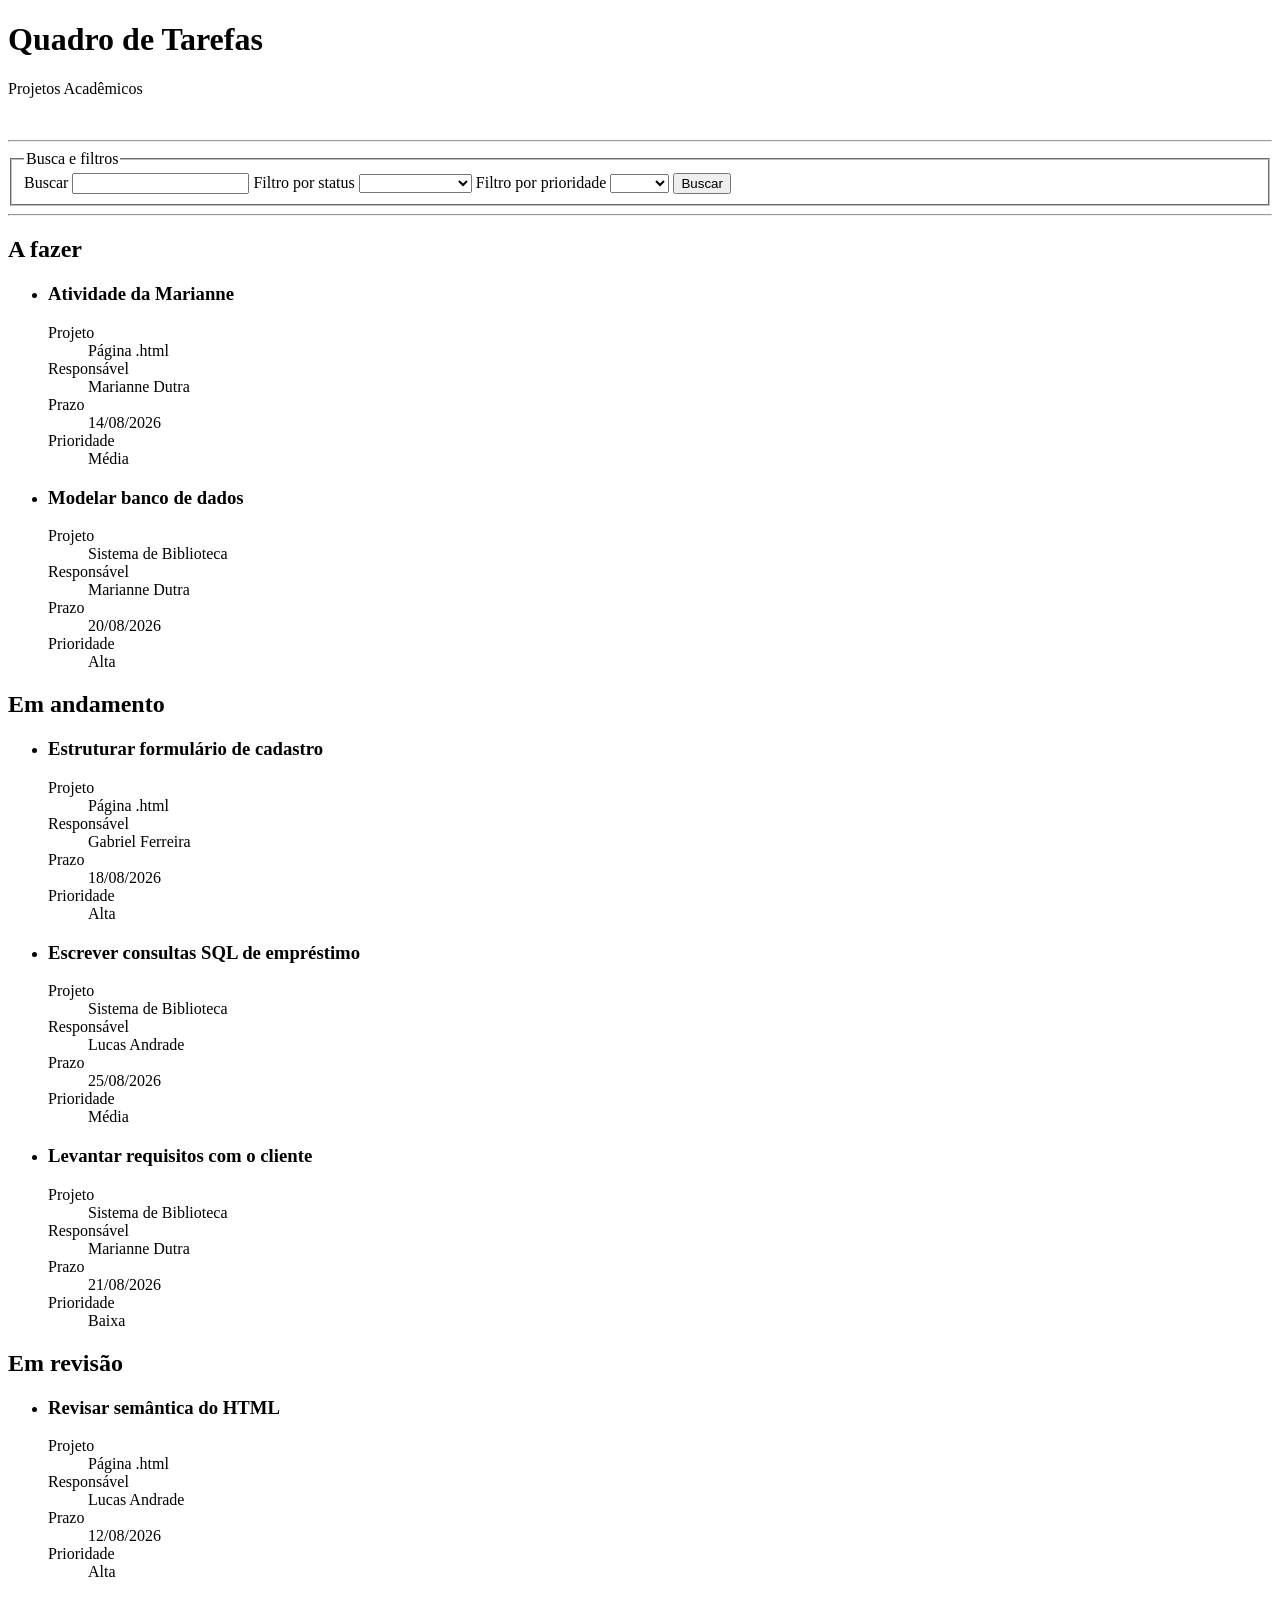
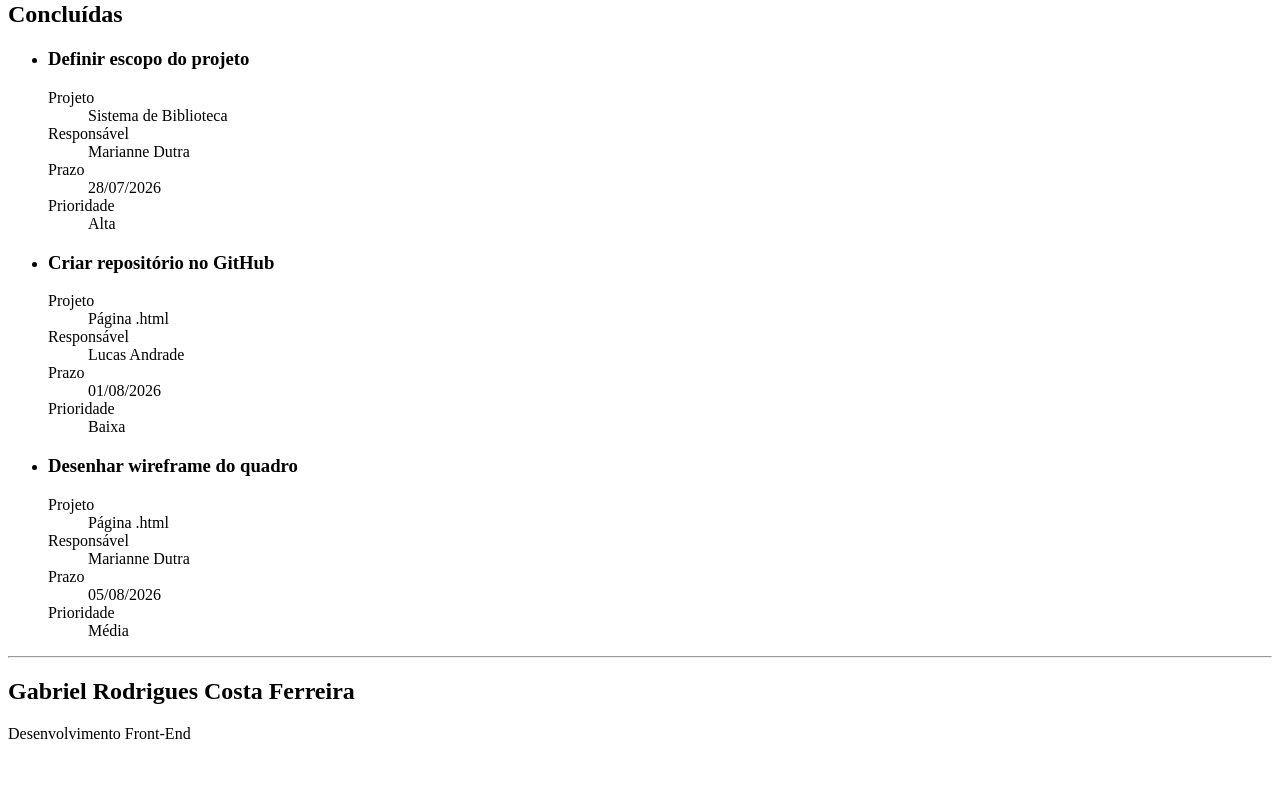
==== tarefa-05-08/index.html @ 42701b23 "footer" ====
<!DOCTYPE html>
<html lang="pt-BR">
<head>
    <meta charset="UTF-8">
    <meta name="viewport" content="width=device-width, initial-scale=1.0">
    <title>TO-DO list</title>
</head>
<body>
    <header>
        <h1>Quadro de Tarefas</h1>
        <p>Projetos Acadêmicos</p>
        <br>
        <hr>
        <search>
            <form action="">
                <fieldset>
                    <legend>Busca e filtros</legend>

                    <label for="busca">Buscar</label>
                    <input type="text" name="busca" id="busca">

                    <label for="stts">Filtro por status</label>
                    <select name="" id="stts">
                        <option value=""></option>
                        <option value="fazer">A fazer</option>
                        <option value="andamento">Em andamento</option>
                        <option value="revisao">Em revisão</option>
                        <option value="concluida">Concluída</option>
                    </select>

                    <label for="prop">Filtro por prioridade</label>
                    <select name="" id="prop">
                        <option value=""></option>
                        <option value="baixa">Baixa</option>
                        <option value="media">Média</option>
                        <option value="alta">Alta</option>
                    </select>

                    <button type="submit">Buscar</button>
                </fieldset>
            </form>
        </search>
        <hr>
    </header>

    <main>

        <section class="afazer" aria-labelledby="col-fazer">
            <h2 id="col-fazer">A fazer</h2>
            <ul>
                <li><article>
                    <h3>Atividade da Marianne</h3>
                    <dl>
                        <dt>Projeto</dt>
                        <dd>Página .html</dd>

                        <dt>Responsável</dt>
                        <dd>Marianne Dutra</dd>

                        <dt>Prazo</dt>
                        <dd>14/08/2026</dd>

                        <dt>Prioridade</dt>
                        <dd>Média</dd>
                    </dl>

                </article></li>

                <li><article>
                    <h3>Modelar banco de dados</h3>
                    <dl>
                        <dt>Projeto</dt>
                        <dd>Sistema de Biblioteca</dd>

                        <dt>Responsável</dt>
                        <dd>Marianne Dutra</dd>

                        <dt>Prazo</dt>
                        <dd><time datetime="2026-08-20">20/08/2026</time></dd>

                        <dt>Prioridade</dt>
                        <dd>Alta</dd>
                    </dl>
                </article></li>
            </ul>
        </section>

        <section class="emandamento" aria-labelledby="col-andamento">
            <h2 id="col-andamento">Em andamento</h2>
            <ul>
                <li>
                    <article>
                        <h3>Estruturar formulário de cadastro</h3>
                        <dl>
                            <dt>Projeto</dt>
                            <dd>Página .html</dd>

                            <dt>Responsável</dt>
                            <dd>Gabriel Ferreira</dd>

                            <dt>Prazo</dt>
                            <dd><time datetime="2026-08-18">18/08/2026</time></dd>

                            <dt>Prioridade</dt>
                            <dd>Alta</dd>
                        </dl>
                    </article>
                </li>

                <li>
                    <article>
                        <h3>Escrever consultas SQL de empréstimo</h3>
                        <dl>
                            <dt>Projeto</dt>
                            <dd>Sistema de Biblioteca</dd>

                            <dt>Responsável</dt>
                            <dd>Lucas Andrade</dd>

                            <dt>Prazo</dt>
                            <dd><time datetime="2026-08-25">25/08/2026</time></dd>

                            <dt>Prioridade</dt>
                            <dd>Média</dd>
                        </dl>
                    </article>
                </li>

                <li>
                    <article>
                        <h3>Levantar requisitos com o cliente</h3>
                        <dl>
                            <dt>Projeto</dt>
                            <dd>Sistema de Biblioteca</dd>

                            <dt>Responsável</dt>
                            <dd>Marianne Dutra</dd>

                            <dt>Prazo</dt>
                            <dd><time datetime="2026-08-21">21/08/2026</time></dd>

                            <dt>Prioridade</dt>
                            <dd>Baixa</dd>
                        </dl>
                    </article>
                </li>
            </ul>

        </section>

        <section class="emrevisao" aria-labelledby="col-revisao">
            <h2 id="col-revisao">Em revisão</h2>
            <ul>
                <li>
                    <article>
                        <h3>Revisar semântica do HTML</h3>
                        <dl>
                            <dt>Projeto</dt>
                            <dd>Página .html</dd>

                            <dt>Responsável</dt>
                            <dd>Lucas Andrade</dd>

                            <dt>Prazo</dt>
                            <dd><time datetime="2026-08-12">12/08/2026</time></dd>

                            <dt>Prioridade</dt>
                            <dd>Alta</dd>
                        </dl>
                    </article>
                </li>
            </ul>
        </section>

        <section class="concluidas" aria-labelledby="col-concluida">
            <h2 id="col-concluida">Concluídas</h2>
            <ul>
                <li>
                    <article>
                        <h3>Definir escopo do projeto</h3>
                        <dl>
                            <dt>Projeto</dt>
                            <dd>Sistema de Biblioteca</dd>

                            <dt>Responsável</dt>
                            <dd>Marianne Dutra</dd>

                            <dt>Prazo</dt>
                            <dd><time datetime="2026-07-28">28/07/2026</time></dd>

                            <dt>Prioridade</dt>
                            <dd>Alta</dd>
                        </dl>
                    </article>
                </li>

                <li>
                    <article>
                        <h3>Criar repositório no GitHub</h3>
                        <dl>
                            <dt>Projeto</dt>
                            <dd>Página .html</dd>

                            <dt>Responsável</dt>
                            <dd>Lucas Andrade</dd>

                            <dt>Prazo</dt>
                            <dd><time datetime="2026-08-01">01/08/2026</time></dd>

                            <dt>Prioridade</dt>
                            <dd>Baixa</dd>
                        </dl>
                    </article>
                </li>

                <li>
                    <article>
                        <h3>Desenhar wireframe do quadro</h3>
                        <dl>
                            <dt>Projeto</dt>
                            <dd>Página .html</dd>

                            <dt>Responsável</dt>
                            <dd>Marianne Dutra</dd>

                            <dt>Prazo</dt>
                            <dd><time datetime="2026-08-05">05/08/2026</time></dd>

                            <dt>Prioridade</dt>
                            <dd>Média</dd>
                        </dl>
                    </article>
                </li>
            </ul>
        </section>

    </main>
    <hr>
    <footer>
        <h2>Gabriel Rodrigues Costa Ferreira</h2>
        <p>Desenvolvimento Front-End</p>
    </footer>
    <br>
</body>
</html>
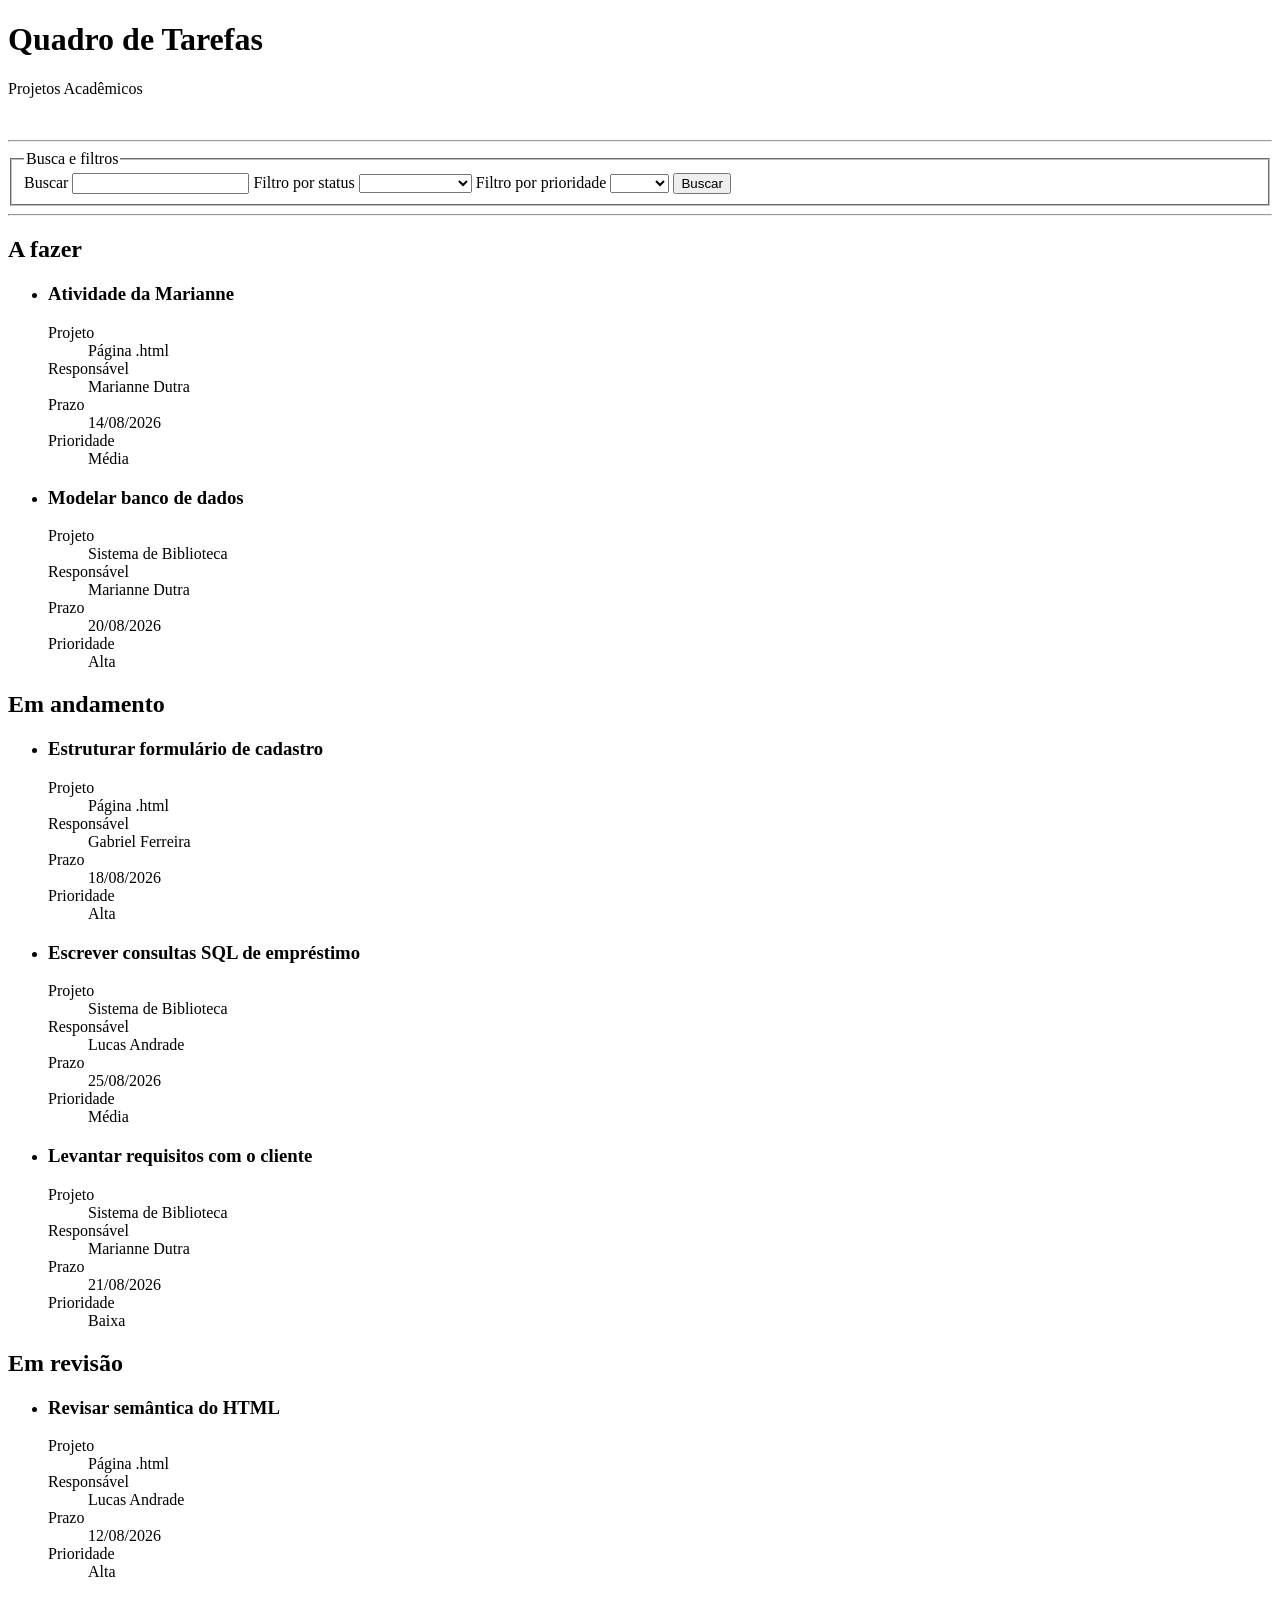
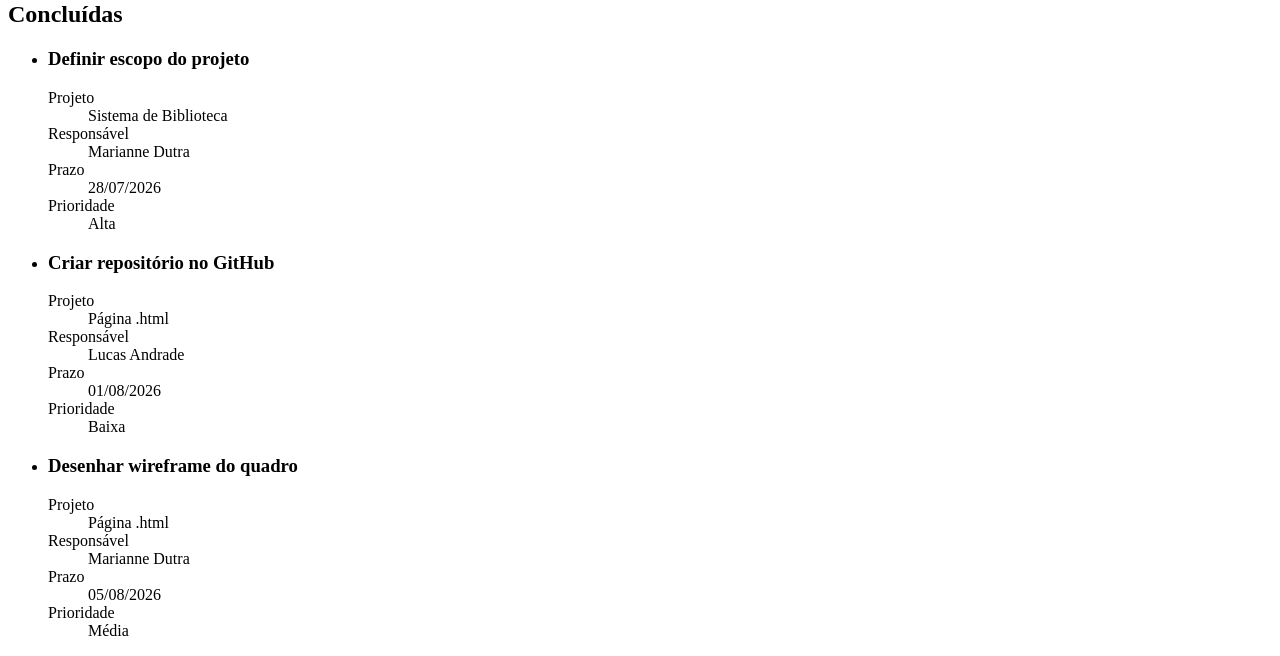
==== commit 6d481380: "envio inicial" ====
--- a/tarefa-05-08/index.html
+++ b/tarefa-05-08/index.html
@@ -235,11 +235,5 @@
         </section>
 
     </main>
-    <hr>
-    <footer>
-        <h2>Gabriel Rodrigues Costa Ferreira</h2>
-        <p>Desenvolvimento Front-End</p>
-    </footer>
-    <br>
 </body>
 </html>
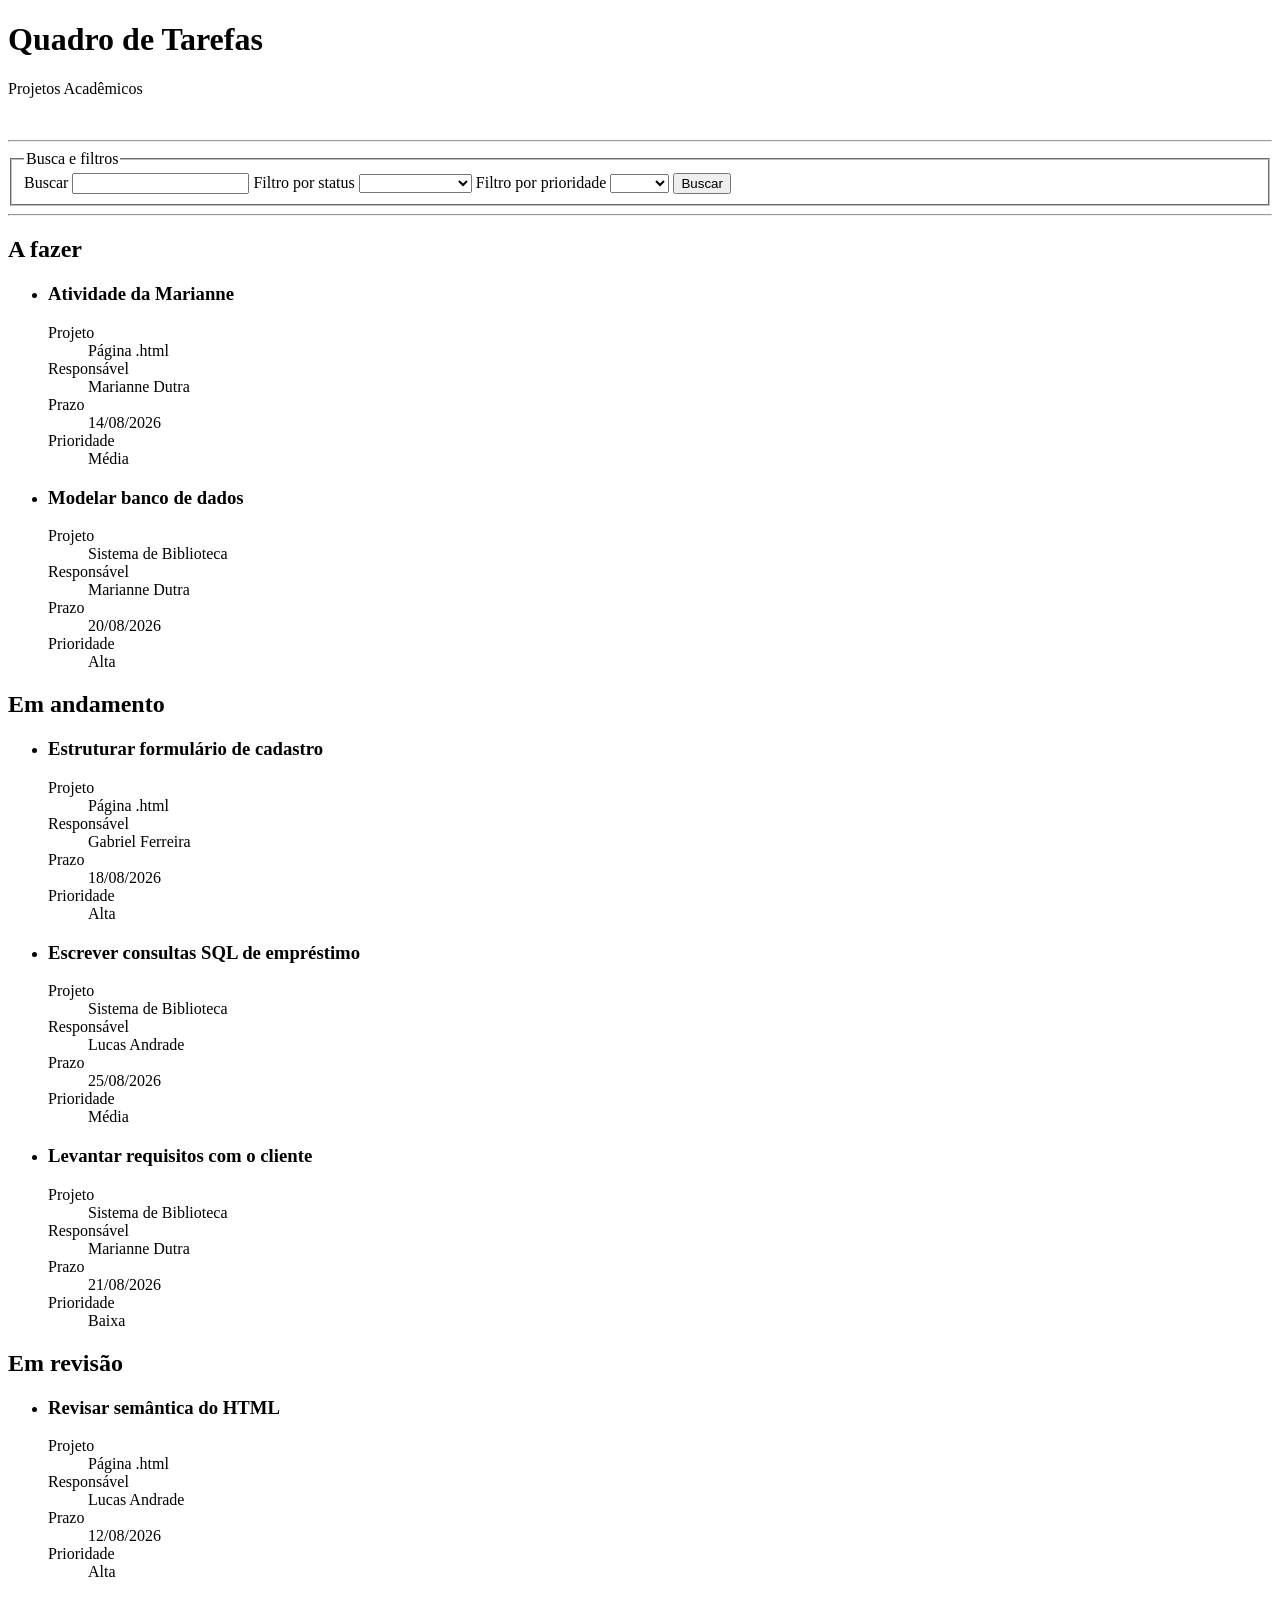
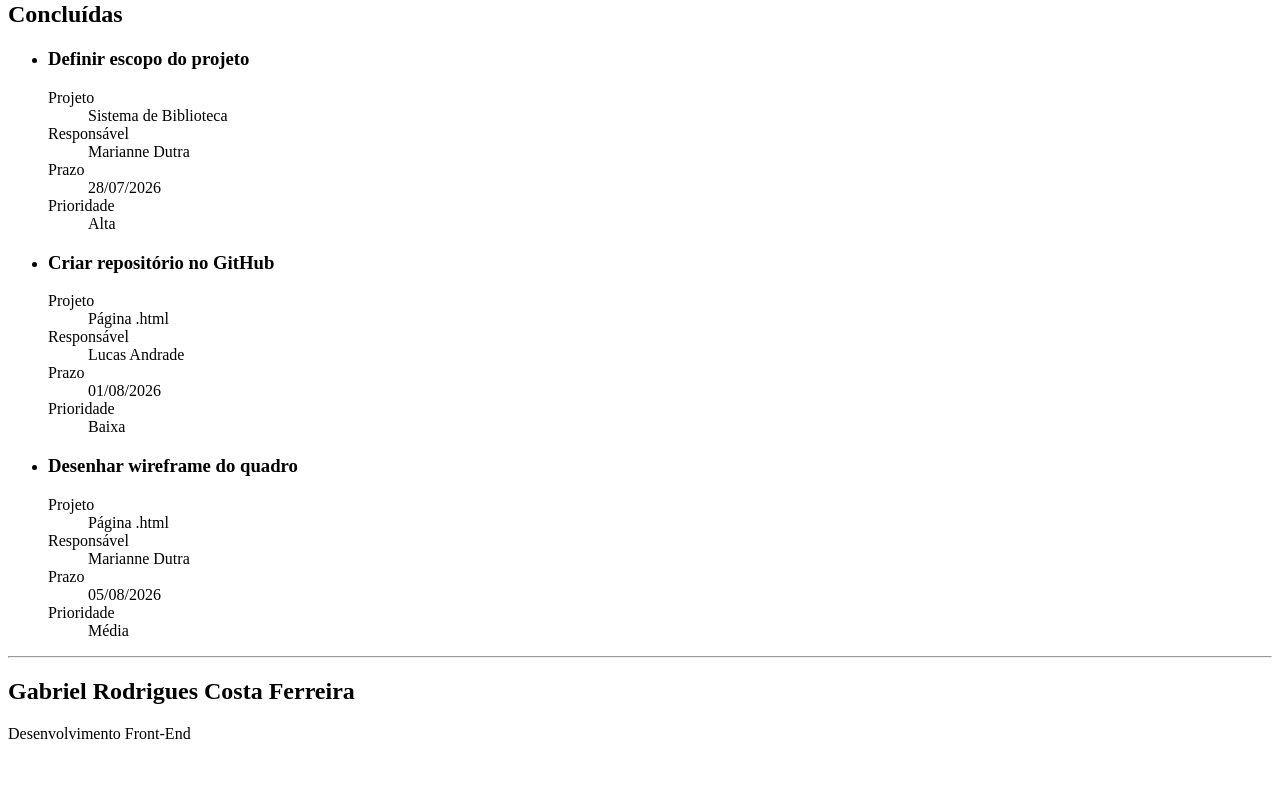
==== commit 9fc3300b: "pequenas alterações como title" ====
--- a/tarefa-05-08/index.html
+++ b/tarefa-05-08/index.html
@@ -3,7 +3,7 @@
 <head>
     <meta charset="UTF-8">
     <meta name="viewport" content="width=device-width, initial-scale=1.0">
-    <title>TO-DO list</title>
+    <title>Quadro de Tarefas — Projetos Acadêmicos</title>
 </head>
 <body>
     <header>
@@ -20,7 +20,7 @@
                     <input type="text" name="busca" id="busca">
 
                     <label for="stts">Filtro por status</label>
-                    <select name="" id="stts">
+                    <select name="status" id="stts">
                         <option value=""></option>
                         <option value="fazer">A fazer</option>
                         <option value="andamento">Em andamento</option>
@@ -29,7 +29,7 @@
                     </select>
 
                     <label for="prop">Filtro por prioridade</label>
-                    <select name="" id="prop">
+                    <select name="prop" id="prop">
                         <option value=""></option>
                         <option value="baixa">Baixa</option>
                         <option value="media">Média</option>
@@ -235,5 +235,11 @@
         </section>
 
     </main>
+    <hr>
+    <footer>
+        <h2>Gabriel Rodrigues Costa Ferreira</h2>
+        <p>Desenvolvimento Front-End</p>
+    </footer>
+    <br>
 </body>
 </html>
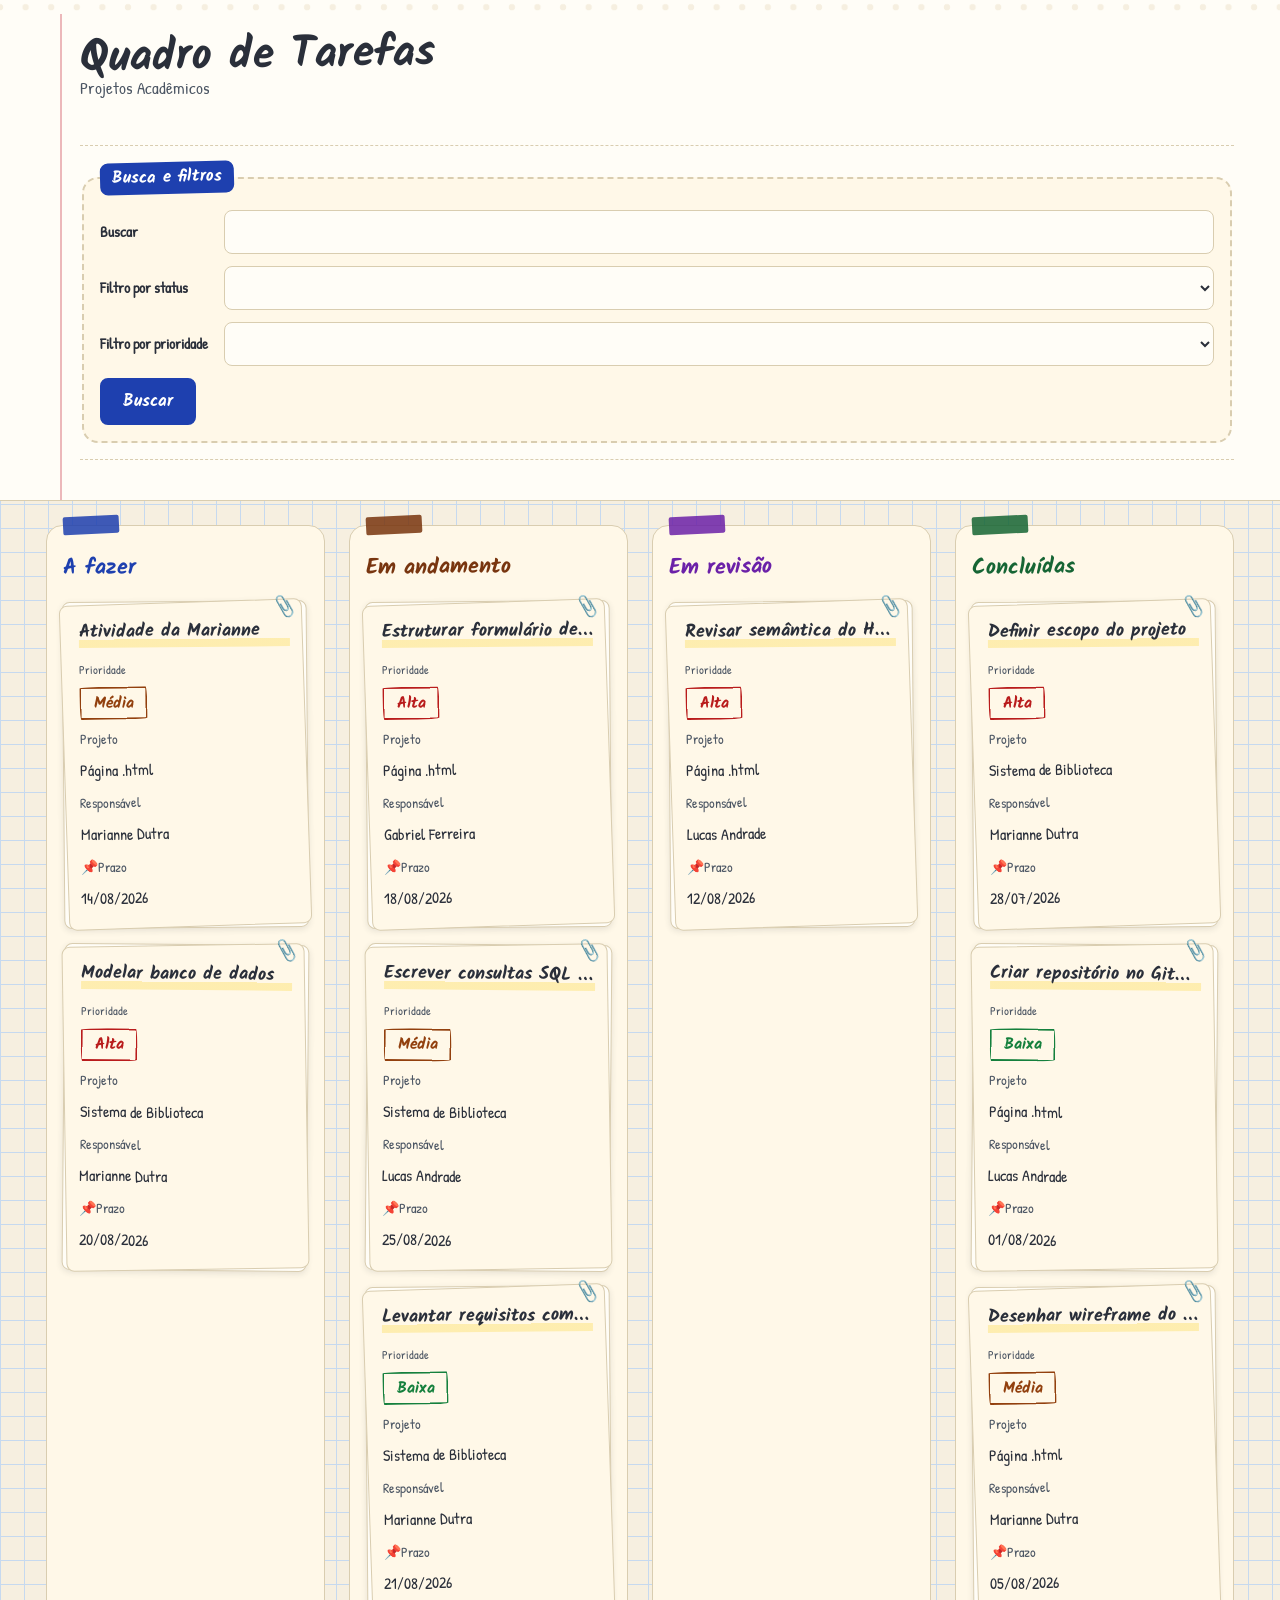
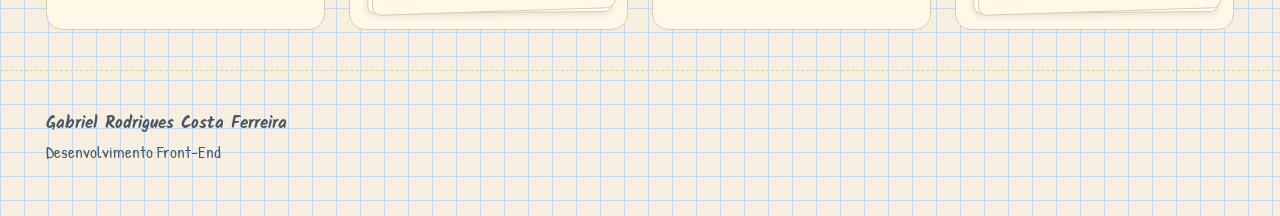
==== commit c6e91754: "tarefa-05-08: CSS mobile-first com tema de caderno Quadro em Grid, colunas e cartoes em Flexbox, tru" ====
--- a/tarefa-05-08/index.html
+++ b/tarefa-05-08/index.html
@@ -4,6 +4,10 @@
     <meta charset="UTF-8">
     <meta name="viewport" content="width=device-width, initial-scale=1.0">
     <title>Quadro de Tarefas — Projetos Acadêmicos</title>
+    <link rel="preconnect" href="https://fonts.googleapis.com">
+    <link rel="preconnect" href="https://fonts.gstatic.com" crossorigin>
+    <link href="https://fonts.googleapis.com/css2?family=Kalam:wght@400;700&family=Patrick+Hand&display=swap" rel="stylesheet">
+    <link rel="stylesheet" href="styles.css">
 </head>
 <body>
     <header>
@@ -61,7 +65,7 @@
                         <dd>14/08/2026</dd>
 
                         <dt>Prioridade</dt>
-                        <dd>Média</dd>
+                        <dd class="prioridade-media">Média</dd>
                     </dl>
 
                 </article></li>
@@ -79,7 +83,7 @@
                         <dd><time datetime="2026-08-20">20/08/2026</time></dd>
 
                         <dt>Prioridade</dt>
-                        <dd>Alta</dd>
+                        <dd class="prioridade-alta">Alta</dd>
                     </dl>
                 </article></li>
             </ul>
@@ -102,7 +106,7 @@
                             <dd><time datetime="2026-08-18">18/08/2026</time></dd>
 
                             <dt>Prioridade</dt>
-                            <dd>Alta</dd>
+                            <dd class="prioridade-alta">Alta</dd>
                         </dl>
                     </article>
                 </li>
@@ -121,7 +125,7 @@
                             <dd><time datetime="2026-08-25">25/08/2026</time></dd>
 
                             <dt>Prioridade</dt>
-                            <dd>Média</dd>
+                            <dd class="prioridade-media">Média</dd>
                         </dl>
                     </article>
                 </li>
@@ -140,7 +144,7 @@
                             <dd><time datetime="2026-08-21">21/08/2026</time></dd>
 
                             <dt>Prioridade</dt>
-                            <dd>Baixa</dd>
+                            <dd class="prioridade-baixa">Baixa</dd>
                         </dl>
                     </article>
                 </li>
@@ -165,7 +169,7 @@
                             <dd><time datetime="2026-08-12">12/08/2026</time></dd>
 
                             <dt>Prioridade</dt>
-                            <dd>Alta</dd>
+                            <dd class="prioridade-alta">Alta</dd>
                         </dl>
                     </article>
                 </li>
@@ -189,7 +193,7 @@
                             <dd><time datetime="2026-07-28">28/07/2026</time></dd>
 
                             <dt>Prioridade</dt>
-                            <dd>Alta</dd>
+                            <dd class="prioridade-alta">Alta</dd>
                         </dl>
                     </article>
                 </li>
@@ -208,7 +212,7 @@
                             <dd><time datetime="2026-08-01">01/08/2026</time></dd>
 
                             <dt>Prioridade</dt>
-                            <dd>Baixa</dd>
+                            <dd class="prioridade-baixa">Baixa</dd>
                         </dl>
                     </article>
                 </li>
@@ -227,7 +231,7 @@
                             <dd><time datetime="2026-08-05">05/08/2026</time></dd>
 
                             <dt>Prioridade</dt>
-                            <dd>Média</dd>
+                            <dd class="prioridade-media">Média</dd>
                         </dl>
                     </article>
                 </li>
--- a/tarefa-05-08/styles.css
+++ b/tarefa-05-08/styles.css
@@ -0,0 +1,432 @@
+/* ==========================================================================
+   Reset e caixa de dimensionamento
+   ========================================================================== */
+
+*,
+*::before,
+*::after {
+  box-sizing: border-box;
+}
+
+body,
+h1, h2, h3,
+p, dl, dd,
+ul {
+  margin: 0;
+}
+
+ul {
+  padding: 0;
+  list-style: none;
+}
+
+hr {
+  border: none;
+  border-top: 1px dashed var(--color-border);
+  margin-block: var(--space-3);
+}
+
+/* ==========================================================================
+   Sistema de design — propriedades personalizadas
+   ========================================================================== */
+
+:root {
+  /* Papel: superfície, texto e borda */
+  --color-bg: #f6efe0;
+  --color-surface: #fffdf7;
+  --color-surface-alt: #fff8e8;
+  --color-text: #2a2f3a;
+  --color-text-muted: #4b5563;
+  --color-border: #d9cdb0;
+
+  /* Linhas de caderno quadriculado / pauta */
+  --paper-grid-line: #c6d9ef;
+  --paper-margin-line: #e08a93;
+
+  /* Uma cor por status, como canetas diferentes */
+  --color-status-fazer: #1e40af;
+  --color-status-andamento: #78350f;
+  --color-status-revisao: #6b21a8;
+  --color-status-concluida: #166534;
+
+  /* Cor por prioridade, como se corrigida a caneta */
+  --pen-alta: #b91c1c;
+  --pen-media: #92400e;
+  --pen-baixa: #15803d;
+
+  /* Escala de espaçamento */
+  --space-1: 0.5rem;
+  --space-2: 0.75rem;
+  --space-3: 1rem;
+  --space-4: 1.5rem;
+
+  /* Raios de canto */
+  --radius: 0.5rem;
+  --radius-lg: 1rem;
+
+  /* Tipografia */
+  --font-hand: "Kalam", "Comic Sans MS", cursive;
+  --font-note: "Patrick Hand", var(--font-hand), sans-serif;
+}
+
+/* ==========================================================================
+   Base — papel quadriculado por trás de tudo
+   ========================================================================== */
+
+body {
+  font-family: var(--font-note);
+  font-size: 1.0625rem;
+  line-height: 1.6;
+  color: var(--color-text);
+  background-color: var(--color-bg);
+  background-image:
+    linear-gradient(var(--paper-grid-line) 1px, transparent 1px),
+    linear-gradient(90deg, var(--paper-grid-line) 1px, transparent 1px);
+  background-size: 1.5rem 1.5rem;
+}
+
+h1 {
+  font-family: var(--font-hand);
+  font-weight: 700;
+  font-size: clamp(1.75rem, 1.2rem + 2.5vw, 2.75rem);
+  line-height: 1.15;
+  transform: rotate(-1deg);
+}
+
+h2 {
+  font-family: var(--font-hand);
+  font-weight: 700;
+  font-size: clamp(1.1rem, 1rem + 0.6vw, 1.375rem);
+}
+
+/* ==========================================================================
+   Cabeçalho — folha de rosto do caderno
+   ========================================================================== */
+
+header {
+  position: relative;
+  padding: var(--space-4) clamp(1rem, 0.5rem + 3vw, 3rem);
+  padding-left: clamp(3rem, 2rem + 4vw, 5rem);
+  background: var(--color-surface);
+  border-bottom: 1px solid var(--color-border);
+  overflow: hidden;
+}
+
+/* furos de espiral, no topo da folha */
+header::after {
+  content: "";
+  position: absolute;
+  inset: 0 0 auto 0;
+  height: 0.9rem;
+  background-image: repeating-radial-gradient(
+    circle,
+    var(--color-bg) 0 0.2rem,
+    var(--color-surface) 0.22rem 0.95rem
+  );
+  background-size: 1.6rem 1.6rem;
+  background-position: 0.8rem center;
+}
+
+/* linha vermelha de margem, como numa folha de caderno */
+header::before {
+  content: "";
+  position: absolute;
+  top: 0.9rem;
+  bottom: 0;
+  left: clamp(2.25rem, 1.5rem + 3vw, 3.75rem);
+  width: 2px;
+  background: var(--paper-margin-line);
+  opacity: 0.6;
+}
+
+header p {
+  color: var(--color-text-muted);
+  font-size: 1.05rem;
+}
+
+fieldset {
+  border: 2px dashed var(--color-border);
+  border-radius: var(--radius-lg);
+  padding: var(--space-3);
+  background: var(--color-surface-alt);
+  display: grid;
+  grid-template-columns: 1fr;
+  gap: var(--space-2) var(--space-3);
+}
+
+legend {
+  font-family: var(--font-hand);
+  font-weight: 700;
+  padding: 0.15rem var(--space-2);
+  background: var(--color-status-fazer);
+  color: #ffffff;
+  border-radius: var(--radius);
+  transform: rotate(-1.5deg);
+}
+
+fieldset label {
+  font-size: 0.9375rem;
+  font-weight: 700;
+  align-self: center;
+}
+
+fieldset input,
+fieldset select {
+  width: 100%;
+  min-height: 2.75rem;
+  padding: var(--space-1) var(--space-2);
+  border: 1px solid var(--color-border);
+  border-radius: var(--radius);
+  background: var(--color-surface);
+  color: var(--color-text);
+  font-family: var(--font-note);
+  font-size: 1rem;
+}
+
+fieldset button {
+  min-height: 2.75rem;
+  min-width: 6rem;
+  padding: var(--space-1) var(--space-3);
+  border: 2px solid var(--color-status-fazer);
+  border-radius: var(--radius);
+  background: var(--color-status-fazer);
+  color: #ffffff;
+  font-family: var(--font-hand);
+  font-weight: 700;
+  font-size: 1.0625rem;
+  cursor: pointer;
+  justify-self: start;
+}
+
+/* ==========================================================================
+   Quadro (Grid) e colunas (Flexbox)
+   ========================================================================== */
+
+main {
+  display: grid;
+  grid-template-columns: minmax(0, 1fr);
+  gap: var(--space-4);
+  padding: var(--space-4) clamp(1rem, 0.5rem + 3vw, 3rem);
+}
+
+main section {
+  position: relative;
+  display: flex;
+  flex-direction: column;
+  gap: var(--space-3);
+  min-width: 0;
+  background: var(--color-surface-alt);
+  border: 1px solid var(--color-border);
+  border-radius: var(--radius-lg);
+  padding: var(--space-4) var(--space-3) var(--space-3);
+}
+
+.afazer      { --status-color: var(--color-status-fazer); }
+.emandamento { --status-color: var(--color-status-andamento); }
+.emrevisao   { --status-color: var(--color-status-revisao); }
+.concluidas  { --status-color: var(--color-status-concluida); }
+
+/* fita adesiva prendendo a coluna, como num mural */
+main section::before {
+  content: "";
+  position: absolute;
+  top: -0.6rem;
+  left: var(--space-3);
+  width: 3.5rem;
+  height: 1.15rem;
+  background: var(--status-color);
+  opacity: 0.85;
+  transform: rotate(-3deg);
+  border-radius: 2px;
+}
+
+main section h2 {
+  color: var(--status-color);
+  transform: rotate(-0.5deg);
+}
+
+main section ul {
+  display: flex;
+  flex-direction: column;
+  gap: var(--space-3);
+  min-width: 0;
+}
+
+main section li {
+  min-width: 0;
+}
+
+/* ==========================================================================
+   Cartão de tarefa — folha de caderno arrancada
+   ========================================================================== */
+
+article {
+  position: relative;
+  z-index: 0;
+  display: flex;
+  flex-direction: column;
+  gap: var(--space-2);
+  min-width: 0;
+  height: 100%;
+  background: var(--color-surface);
+  border: 1px solid var(--color-border);
+  border-radius: var(--radius);
+  padding: var(--space-3);
+  box-shadow: 0 2px 6px rgba(42, 47, 58, 0.12);
+  transform: rotate(var(--tilt, -0.5deg));
+  transition: transform 0.15s ease, box-shadow 0.15s ease;
+}
+
+main section li:nth-child(even) article {
+  --tilt: 0.5deg;
+}
+
+article:hover,
+article:focus-within {
+  transform: rotate(0deg);
+  box-shadow: 0 6px 14px rgba(42, 47, 58, 0.18);
+}
+
+/* folha "de baixo" da pilha, para dar volume de papel */
+article::after {
+  content: "";
+  position: absolute;
+  inset: 0;
+  z-index: -1;
+  background: var(--color-surface-alt);
+  border: 1px solid var(--color-border);
+  border-radius: var(--radius);
+  transform: rotate(-1.4deg);
+}
+
+/* clipe de papel decorativo no canto do cartão */
+article::before {
+  content: "\1F4CE";
+  position: absolute;
+  top: -0.6rem;
+  right: 0.6rem;
+  font-size: 1.15rem;
+  transform: rotate(12deg);
+  pointer-events: none;
+}
+
+article h3 {
+  font-family: var(--font-hand);
+  font-weight: 700;
+  min-width: 0;
+  font-size: 1.125rem;
+  white-space: nowrap;
+  overflow: hidden;
+  text-overflow: ellipsis;
+  background-image: linear-gradient(to bottom, transparent 72%, #fde68a99 72%);
+}
+
+article dl {
+  display: flex;
+  flex-direction: column;
+  flex: 1;
+  min-width: 0;
+  gap: var(--space-1);
+}
+
+article dt {
+  font-size: 0.875rem;
+  color: var(--color-text-muted);
+}
+
+article dd {
+  font-size: 1rem;
+  overflow-wrap: anywhere;
+}
+
+/* prazo com um alfinete, marcando a página */
+article dt:nth-of-type(3)::before {
+  content: "\1F4CC ";
+}
+
+/* prioridade logo abaixo do título, como um selo circulado à caneta */
+article dt:nth-of-type(4),
+article dd:nth-of-type(4) {
+  order: -1;
+}
+
+article dt:nth-of-type(4) {
+  font-size: 0.75rem;
+}
+
+article dd:nth-of-type(4) {
+  display: inline-flex;
+  align-self: flex-start;
+  padding: 0.1rem var(--space-2);
+  border: 2px solid currentColor;
+  border-radius: 255px 15px 225px 15px / 15px 225px 15px 255px;
+  font-family: var(--font-hand);
+  font-weight: 700;
+}
+
+.prioridade-alta  { color: var(--pen-alta); }
+.prioridade-media { color: var(--pen-media); }
+.prioridade-baixa { color: var(--pen-baixa); }
+
+/* prazo fixado na base do cartão */
+article dt:nth-of-type(3) {
+  margin-top: auto;
+}
+
+/* ==========================================================================
+   Rodapé
+   ========================================================================== */
+
+footer {
+  padding: var(--space-4) clamp(1rem, 0.5rem + 3vw, 3rem);
+  color: var(--color-text-muted);
+}
+
+footer h2 {
+  font-size: 1.05rem;
+}
+
+/* ==========================================================================
+   Acessibilidade — foco visível
+   ========================================================================== */
+
+a:focus-visible,
+button:focus-visible,
+input:focus-visible,
+select:focus-visible {
+  outline: 3px solid var(--color-status-fazer);
+  outline-offset: 2px;
+}
+
+/* ==========================================================================
+   Breakpoints (mobile-first, min-width)
+   ========================================================================== */
+
+/* 30rem (480px): a busca já tem largura suficiente para colocar cada rótulo
+   ao lado do seu campo, em vez de empilhado, sem espremer os campos */
+@media (min-width: 30rem) {
+  fieldset {
+    grid-template-columns: auto 1fr;
+    align-items: center;
+  }
+
+  fieldset button {
+    grid-column: 1 / -1;
+  }
+}
+
+/* 40rem (640px): há espaço para duas colunas de status lado a lado sem que
+   os cartões fiquem estreitos demais e o texto passe a quebrar mal */
+@media (min-width: 40rem) {
+  main {
+    grid-template-columns: repeat(2, minmax(0, 1fr));
+  }
+}
+
+/* 64rem (1024px): a tela é larga o bastante para as quatro colunas de
+   status lado a lado sem apertar o conteúdo dos cartões */
+@media (min-width: 64rem) {
+  main {
+    grid-template-columns: repeat(4, minmax(0, 1fr));
+  }
+}
